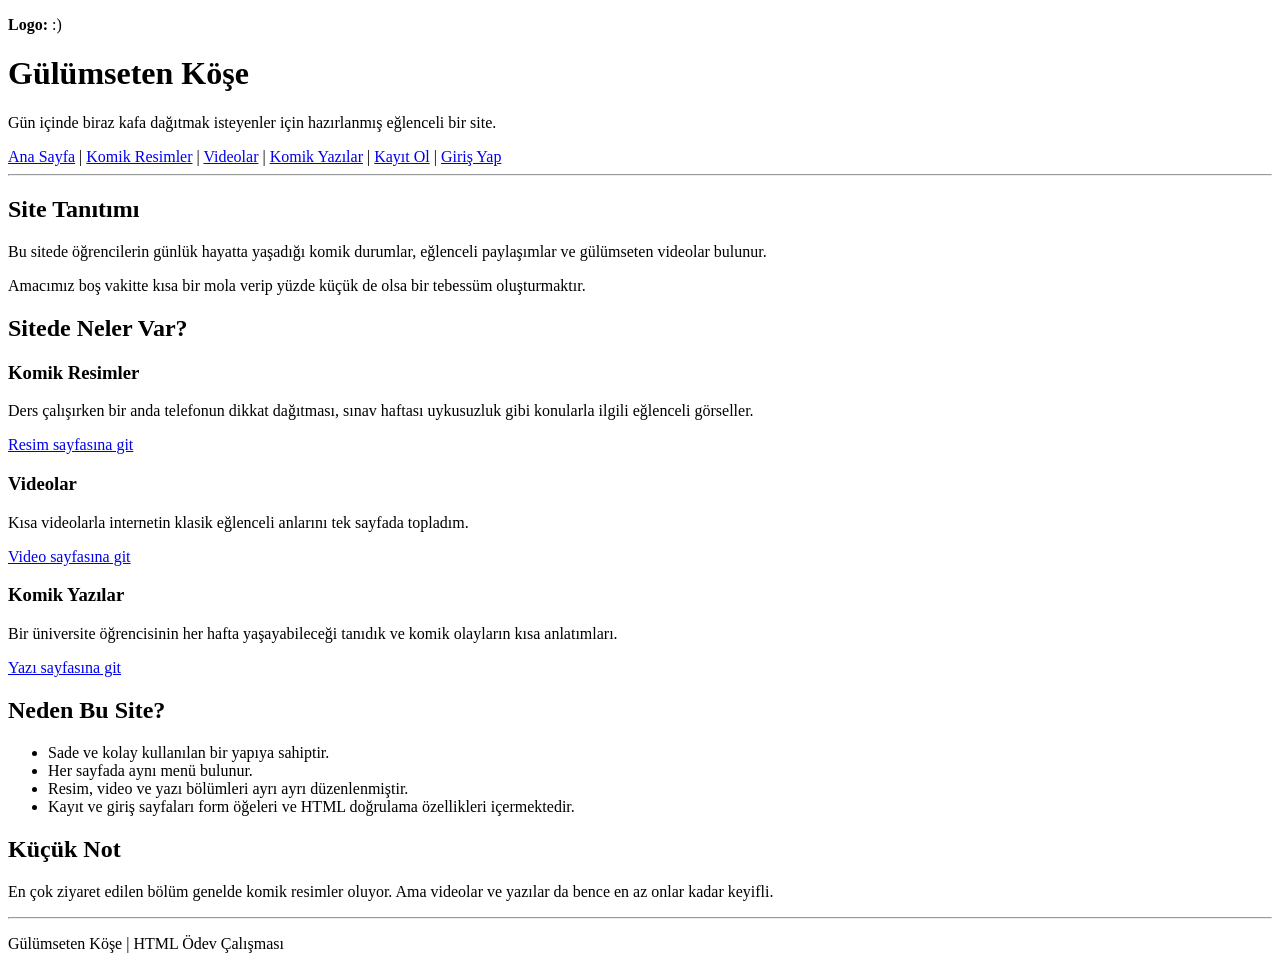
==== index.html @ f9d8569f "Add files via upload" ====
<!DOCTYPE html>
<html lang="tr">
<head>
    <meta charset="UTF-8">
    <meta name="viewport" content="width=device-width, initial-scale=1.0">
    <title>Gülümseten Köşe - Ana Sayfa</title>
</head>
<body>
    <header>
        <div>
            <p><strong>Logo:</strong> :)</p>
            <h1>Gülümseten Köşe</h1>
            <p>Gün içinde biraz kafa dağıtmak isteyenler için hazırlanmış eğlenceli bir site.</p>
        </div>
        <nav>
            <a href="index.html">Ana Sayfa</a> |
            <a href="resimler.html">Komik Resimler</a> |
            <a href="videolar.html">Videolar</a> |
            <a href="yazilar.html">Komik Yazılar</a> |
            <a href="kayit.html">Kayıt Ol</a> |
            <a href="giris.htm">Giriş Yap</a>
        </nav>
        <hr>
    </header>

    <main>
        <section>
            <h2>Site Tanıtımı</h2>
            <p>Bu sitede öğrencilerin günlük hayatta yaşadığı komik durumlar, eğlenceli paylaşımlar ve gülümseten videolar bulunur.</p>
            <p>Amacımız boş vakitte kısa bir mola verip yüzde küçük de olsa bir tebessüm oluşturmaktır.</p>
        </section>

        <section>
            <h2>Sitede Neler Var?</h2>

            <div>
                <article>
                    <h3>Komik Resimler</h3>
                    <p>Ders çalışırken bir anda telefonun dikkat dağıtması, sınav haftası uykusuzluk gibi konularla ilgili eğlenceli görseller.</p>
                    <p><a href="resimler.html">Resim sayfasına git</a></p>
                </article>
            </div>

            <div>
                <article>
                    <h3>Videolar</h3>
                    <p>Kısa videolarla internetin klasik eğlenceli anlarını tek sayfada topladım.</p>
                    <p><a href="videolar.html">Video sayfasına git</a></p>
                </article>
            </div>

            <div>
                <article>
                    <h3>Komik Yazılar</h3>
                    <p>Bir üniversite öğrencisinin her hafta yaşayabileceği tanıdık ve komik olayların kısa anlatımları.</p>
                    <p><a href="yazilar.html">Yazı sayfasına git</a></p>
                </article>
            </div>
        </section>

        <section>
            <h2>Neden Bu Site?</h2>
            <ul>
                <li>Sade ve kolay kullanılan bir yapıya sahiptir.</li>
                <li>Her sayfada aynı menü bulunur.</li>
                <li>Resim, video ve yazı bölümleri ayrı ayrı düzenlenmiştir.</li>
                <li>Kayıt ve giriş sayfaları form öğeleri ve HTML doğrulama özellikleri içermektedir.</li>
            </ul>
        </section>

        <aside>
            <h2>Küçük Not</h2>
            <p>En çok ziyaret edilen bölüm genelde komik resimler oluyor. Ama videolar ve yazılar da bence en az onlar kadar keyifli.</p>
        </aside>
    </main>

    <footer>
        <hr>
        <p>Gülümseten Köşe | HTML Ödev Çalışması</p>
    </footer>
</body>
</html>
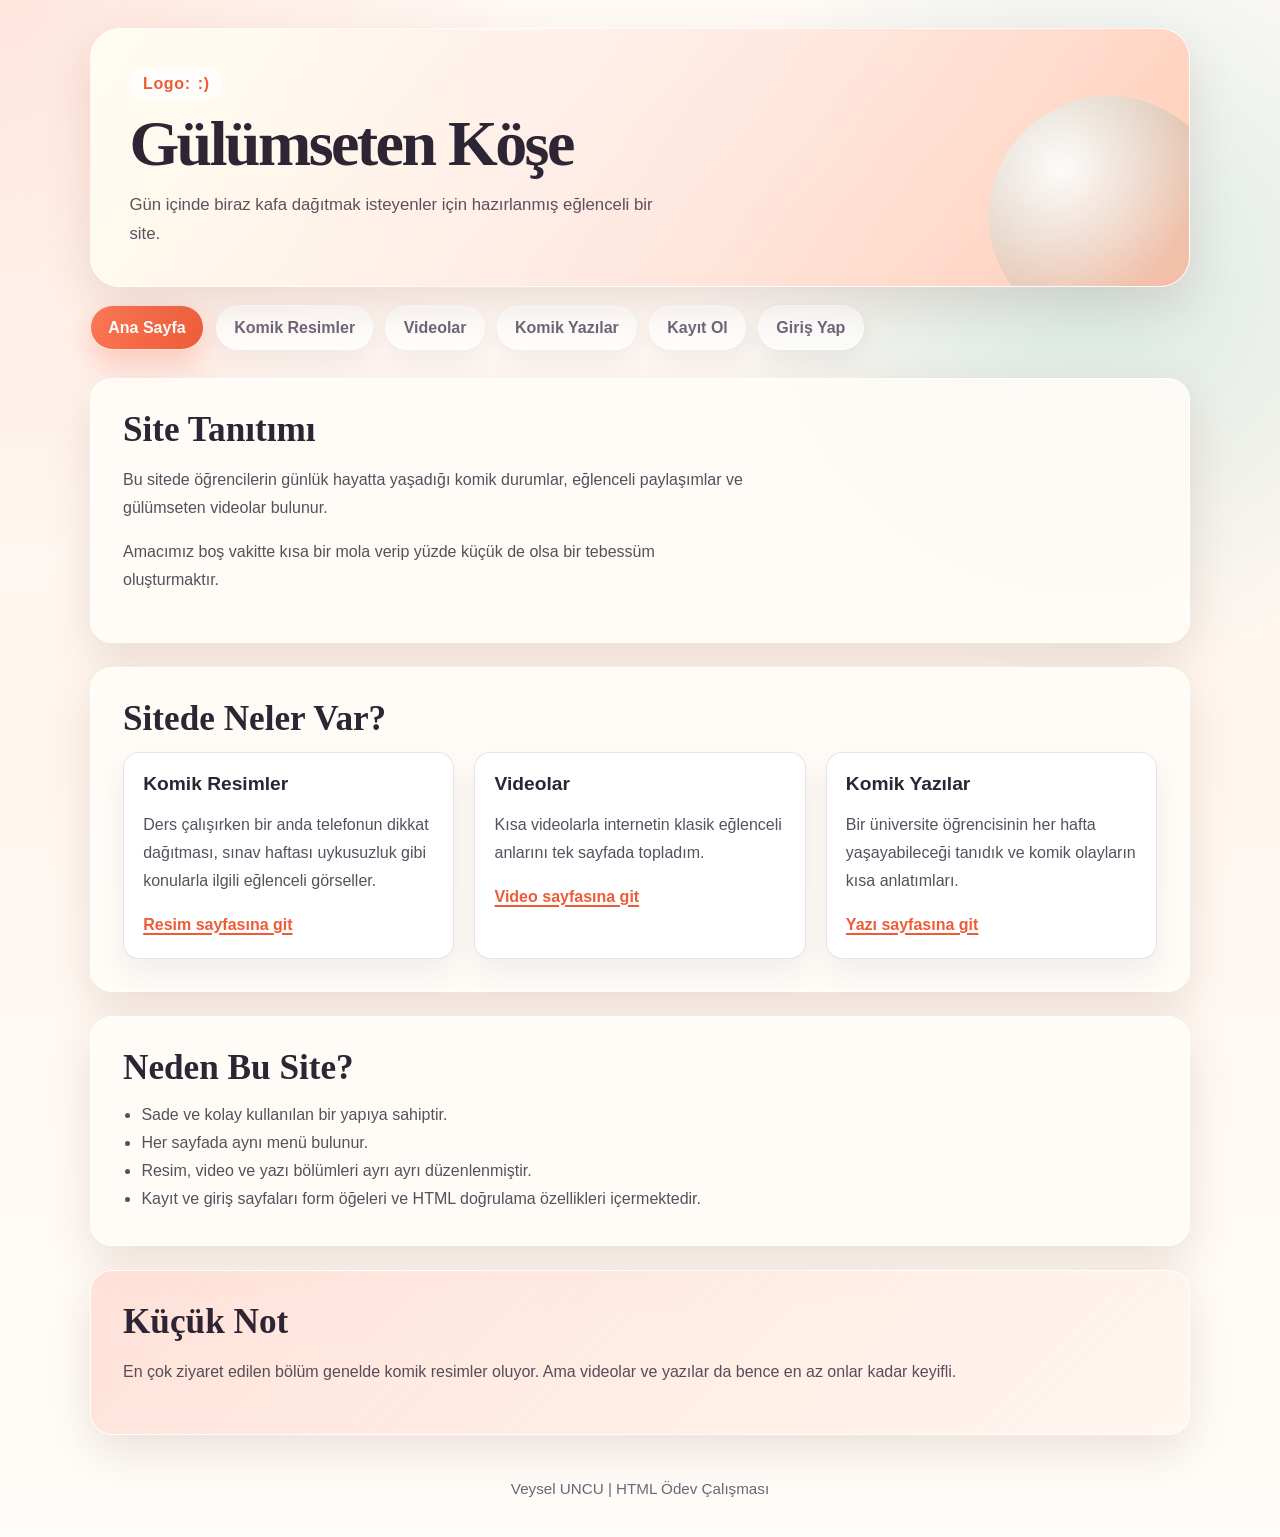
==== commit 9337beb5: "Add files via upload" ====
--- a/index.html
+++ b/index.html
@@ -4,79 +4,80 @@
     <meta charset="UTF-8">
     <meta name="viewport" content="width=device-width, initial-scale=1.0">
     <title>Gülümseten Köşe - Ana Sayfa</title>
+    <link rel="stylesheet" href="style.css">
 </head>
-<body>
-    <header>
-        <div>
-            <p><strong>Logo:</strong> :)</p>
-            <h1>Gülümseten Köşe</h1>
-            <p>Gün içinde biraz kafa dağıtmak isteyenler için hazırlanmış eğlenceli bir site.</p>
-        </div>
-        <nav>
-            <a href="index.html">Ana Sayfa</a> |
-            <a href="resimler.html">Komik Resimler</a> |
-            <a href="videolar.html">Videolar</a> |
-            <a href="yazilar.html">Komik Yazılar</a> |
-            <a href="kayit.html">Kayıt Ol</a> |
-            <a href="giris.htm">Giriş Yap</a>
-        </nav>
-        <hr>
-    </header>
-
-    <main>
-        <section>
-            <h2>Site Tanıtımı</h2>
-            <p>Bu sitede öğrencilerin günlük hayatta yaşadığı komik durumlar, eğlenceli paylaşımlar ve gülümseten videolar bulunur.</p>
-            <p>Amacımız boş vakitte kısa bir mola verip yüzde küçük de olsa bir tebessüm oluşturmaktır.</p>
-        </section>
-
-        <section>
-            <h2>Sitede Neler Var?</h2>
-
-            <div>
-                <article>
-                    <h3>Komik Resimler</h3>
-                    <p>Ders çalışırken bir anda telefonun dikkat dağıtması, sınav haftası uykusuzluk gibi konularla ilgili eğlenceli görseller.</p>
-                    <p><a href="resimler.html">Resim sayfasına git</a></p>
-                </article>
+<body class="page-home">
+    <div class="page-shell">
+        <header class="site-header">
+            <div class="hero">
+                <div class="hero-copy">
+                    <p class="eyebrow"><strong>Logo:</strong> :)</p>
+                    <h1>Gülümseten Köşe</h1>
+                    <p class="hero-text">Gün içinde biraz kafa dağıtmak isteyenler için hazırlanmış eğlenceli bir site.</p>
+                </div>
             </div>
 
-            <div>
-                <article>
-                    <h3>Videolar</h3>
-                    <p>Kısa videolarla internetin klasik eğlenceli anlarını tek sayfada topladım.</p>
-                    <p><a href="videolar.html">Video sayfasına git</a></p>
-                </article>
-            </div>
+            <nav class="site-nav" aria-label="Ana menü">
+                <a href="index.html" aria-current="page">Ana Sayfa</a>
+                <a href="resimler.html">Komik Resimler</a>
+                <a href="videolar.html">Videolar</a>
+                <a href="yazilar.html">Komik Yazılar</a>
+                <a href="kayit.html">Kayıt Ol</a>
+                <a href="giris.htm">Giriş Yap</a>
+            </nav>
+        </header>
 
-            <div>
-                <article>
-                    <h3>Komik Yazılar</h3>
-                    <p>Bir üniversite öğrencisinin her hafta yaşayabileceği tanıdık ve komik olayların kısa anlatımları.</p>
-                    <p><a href="yazilar.html">Yazı sayfasına git</a></p>
-                </article>
-            </div>
-        </section>
+        <main class="page-content">
+            <section class="section">
+                <div class="intro-copy">
+                    <h2>Site Tanıtımı</h2>
+                    <p>Bu sitede öğrencilerin günlük hayatta yaşadığı komik durumlar, eğlenceli paylaşımlar ve gülümseten videolar bulunur.</p>
+                    <p>Amacımız boş vakitte kısa bir mola verip yüzde küçük de olsa bir tebessüm oluşturmaktır.</p>
+                </div>
+            </section>
 
-        <section>
-            <h2>Neden Bu Site?</h2>
-            <ul>
-                <li>Sade ve kolay kullanılan bir yapıya sahiptir.</li>
-                <li>Her sayfada aynı menü bulunur.</li>
-                <li>Resim, video ve yazı bölümleri ayrı ayrı düzenlenmiştir.</li>
-                <li>Kayıt ve giriş sayfaları form öğeleri ve HTML doğrulama özellikleri içermektedir.</li>
-            </ul>
-        </section>
+            <section class="section">
+                <h2>Sitede Neler Var?</h2>
+                <div class="content-grid">
+                    <article class="panel">
+                        <h3>Komik Resimler</h3>
+                        <p>Ders çalışırken bir anda telefonun dikkat dağıtması, sınav haftası uykusuzluk gibi konularla ilgili eğlenceli görseller.</p>
+                        <p><a href="resimler.html">Resim sayfasına git</a></p>
+                    </article>
 
-        <aside>
-            <h2>Küçük Not</h2>
-            <p>En çok ziyaret edilen bölüm genelde komik resimler oluyor. Ama videolar ve yazılar da bence en az onlar kadar keyifli.</p>
-        </aside>
-    </main>
+                    <article class="panel">
+                        <h3>Videolar</h3>
+                        <p>Kısa videolarla internetin klasik eğlenceli anlarını tek sayfada topladım.</p>
+                        <p><a href="videolar.html">Video sayfasına git</a></p>
+                    </article>
 
-    <footer>
-        <hr>
-        <p>Gülümseten Köşe | HTML Ödev Çalışması</p>
-    </footer>
+                    <article class="panel">
+                        <h3>Komik Yazılar</h3>
+                        <p>Bir üniversite öğrencisinin her hafta yaşayabileceği tanıdık ve komik olayların kısa anlatımları.</p>
+                        <p><a href="yazilar.html">Yazı sayfasına git</a></p>
+                    </article>
+                </div>
+            </section>
+
+            <section class="section">
+                <h2>Neden Bu Site?</h2>
+                <ul class="feature-list">
+                    <li>Sade ve kolay kullanılan bir yapıya sahiptir.</li>
+                    <li>Her sayfada aynı menü bulunur.</li>
+                    <li>Resim, video ve yazı bölümleri ayrı ayrı düzenlenmiştir.</li>
+                    <li>Kayıt ve giriş sayfaları form öğeleri ve HTML doğrulama özellikleri içermektedir.</li>
+                </ul>
+            </section>
+
+            <aside class="section note-box">
+                <h2>Küçük Not</h2>
+                <p>En çok ziyaret edilen bölüm genelde komik resimler oluyor. Ama videolar ve yazılar da bence en az onlar kadar keyifli.</p>
+            </aside>
+        </main>
+
+        <footer class="site-footer">
+            <p>Veysel UNCU | HTML Ödev Çalışması</p>
+        </footer>
+    </div>
 </body>
 </html>
--- a/style.css
+++ b/style.css
@@ -0,0 +1,453 @@
+:root {
+    --bg: #fff6ef;
+    --surface: rgba(255, 252, 248, 0.88);
+    --surface-strong: #ffffff;
+    --ink: #2d2434;
+    --muted: #6f6578;
+    --line: rgba(85, 62, 102, 0.14);
+    --brand: #ff7a59;
+    --brand-deep: #ef5b37;
+    --shadow: 0 18px 45px rgba(120, 63, 47, 0.14);
+    --radius-xl: 30px;
+    --radius-lg: 22px;
+    --radius-md: 16px;
+    --container: min(1100px, calc(100% - 2rem));
+}
+
+*,
+*::before,
+*::after {
+    box-sizing: border-box;
+}
+
+html {
+    scroll-behavior: smooth;
+}
+
+body {
+    margin: 0;
+    min-height: 100vh;
+    font-family: "Trebuchet MS", "Lucida Sans Unicode", "Lucida Grande", sans-serif;
+    color: var(--ink);
+    background:
+        radial-gradient(circle at top left, rgba(255, 122, 89, 0.16), transparent 28%),
+        radial-gradient(circle at 85% 18%, rgba(45, 159, 147, 0.18), transparent 24%),
+        linear-gradient(180deg, #fffaf6 0%, var(--bg) 48%, #fffdf9 100%);
+}
+
+body::before {
+    content: "";
+    position: fixed;
+    inset: 0;
+    pointer-events: none;
+    background-image: radial-gradient(circle at 1px 1px, rgba(45, 36, 52, 0.08) 1px, transparent 0);
+    background-size: 24px 24px;
+    mask-image: linear-gradient(180deg, rgba(0, 0, 0, 0.22), transparent 80%);
+    opacity: 0.45;
+}
+
+a {
+    color: inherit;
+}
+
+img,
+svg,
+iframe {
+    display: block;
+    max-width: 100%;
+}
+
+.page-shell {
+    width: var(--container);
+    margin: 0 auto;
+    padding: 28px 0 40px;
+    position: relative;
+}
+
+.site-header {
+    margin-bottom: 28px;
+}
+
+.hero {
+    position: relative;
+    overflow: hidden;
+    background:
+        linear-gradient(135deg, rgba(255, 255, 255, 0.72), rgba(255, 255, 255, 0.3)),
+        linear-gradient(140deg, #fff6d6 0%, #ffd9c8 46%, #ffc1b2 100%);
+    border: 1px solid rgba(255, 255, 255, 0.85);
+    border-radius: var(--radius-xl);
+    padding: clamp(1.5rem, 3vw, 2.5rem);
+    box-shadow: var(--shadow);
+}
+
+.hero::after {
+    content: "";
+    position: absolute;
+    right: -40px;
+    bottom: -50px;
+    width: 240px;
+    height: 240px;
+    border-radius: 50%;
+    background:
+        radial-gradient(circle at 30% 30%, rgba(255, 255, 255, 0.92), rgba(255, 255, 255, 0) 58%),
+        linear-gradient(145deg, rgba(45, 159, 147, 0.22), rgba(255, 122, 89, 0.16));
+}
+
+.hero-copy {
+    position: relative;
+    z-index: 1;
+    max-width: 640px;
+}
+
+.eyebrow {
+    display: inline-flex;
+    align-items: center;
+    gap: 0.45rem;
+    margin: 0 0 0.9rem;
+    padding: 0.45rem 0.85rem;
+    border-radius: 999px;
+    background: rgba(255, 255, 255, 0.72);
+    color: var(--brand-deep);
+    font-weight: 700;
+    letter-spacing: 0.04em;
+}
+
+.hero h1 {
+    margin: 0;
+    font-family: "Palatino Linotype", "Book Antiqua", Palatino, serif;
+    font-size: clamp(2.4rem, 5vw, 4.5rem);
+    line-height: 0.95;
+    letter-spacing: -0.04em;
+}
+
+.hero-text {
+    margin: 1rem 0 0;
+    max-width: 58ch;
+    font-size: 1.05rem;
+    line-height: 1.7;
+    color: rgba(45, 36, 52, 0.78);
+}
+
+.site-nav {
+    display: flex;
+    flex-wrap: wrap;
+    gap: 0.75rem;
+    margin-top: 18px;
+}
+
+.site-nav a {
+    padding: 0.78rem 1.08rem;
+    border-radius: 999px;
+    background: rgba(255, 255, 255, 0.72);
+    border: 1px solid rgba(255, 255, 255, 0.8);
+    text-decoration: none;
+    font-weight: 700;
+    color: var(--muted);
+    transition: transform 180ms ease, background-color 180ms ease, color 180ms ease, box-shadow 180ms ease;
+    box-shadow: 0 10px 25px rgba(89, 64, 95, 0.08);
+}
+
+.site-nav a:hover,
+.site-nav a:focus-visible {
+    transform: translateY(-2px);
+    color: var(--ink);
+    background: #fff;
+}
+
+.site-nav a[aria-current="page"] {
+    background: linear-gradient(135deg, var(--brand), var(--brand-deep));
+    color: #fff;
+    box-shadow: 0 14px 30px rgba(239, 91, 55, 0.28);
+}
+
+.page-content {
+    display: grid;
+    gap: 1.5rem;
+}
+
+.section {
+    background: var(--surface);
+    border: 1px solid rgba(255, 255, 255, 0.9);
+    border-radius: var(--radius-lg);
+    padding: clamp(1.25rem, 3vw, 2rem);
+    box-shadow: var(--shadow);
+    backdrop-filter: blur(10px);
+}
+
+.section h2 {
+    margin: 0 0 0.85rem;
+    font-family: "Palatino Linotype", "Book Antiqua", Palatino, serif;
+    font-size: clamp(1.6rem, 3vw, 2.2rem);
+    line-height: 1.1;
+}
+
+.section p,
+.section li,
+.section label,
+.section legend,
+.section figcaption {
+    color: rgba(45, 36, 52, 0.8);
+    line-height: 1.75;
+}
+
+.intro-copy {
+    max-width: 70ch;
+}
+
+.content-grid {
+    display: grid;
+    grid-template-columns: repeat(auto-fit, minmax(250px, 1fr));
+    gap: 1.25rem;
+}
+
+.panel {
+    height: 100%;
+    background: var(--surface-strong);
+    border: 1px solid var(--line);
+    border-radius: var(--radius-md);
+    padding: 1.2rem;
+    box-shadow: 0 14px 28px rgba(89, 64, 95, 0.08);
+}
+
+.panel h3 {
+    margin: 0 0 0.65rem;
+    font-size: 1.2rem;
+}
+
+.panel p:last-child,
+.panel figure:last-child,
+.panel ul:last-child {
+    margin-bottom: 0;
+}
+
+.panel a {
+    color: var(--brand-deep);
+    font-weight: 700;
+    text-decoration-thickness: 2px;
+    text-underline-offset: 0.2em;
+}
+
+.feature-list {
+    margin: 0;
+    padding-left: 1.15rem;
+}
+
+.note-box {
+    background: linear-gradient(135deg, rgba(255, 216, 206, 0.72), rgba(255, 246, 239, 0.95));
+}
+
+.media-frame {
+    margin: 0 0 1rem;
+    overflow: hidden;
+    border-radius: 18px;
+    box-shadow: 0 16px 30px rgba(70, 43, 57, 0.14);
+}
+
+.media-frame iframe {
+    width: 100%;
+    aspect-ratio: 16 / 9;
+    border: 0;
+    background: #000;
+}
+
+.artwork {
+    margin: 0;
+    display: grid;
+    gap: 0.9rem;
+}
+
+.artwork svg {
+    width: 100%;
+    height: auto;
+    border-radius: 18px;
+    box-shadow: inset 0 0 0 1px rgba(45, 36, 52, 0.06);
+}
+
+.story-stack {
+    display: grid;
+    gap: 1.1rem;
+}
+
+.story-stack .panel p {
+    margin: 0;
+}
+
+.form-shell {
+    max-width: 760px;
+}
+
+.site-form fieldset {
+    margin: 0;
+    padding: 1.3rem;
+    border: 1px solid var(--line);
+    border-radius: var(--radius-md);
+    background: rgba(255, 255, 255, 0.92);
+}
+
+.site-form legend {
+    padding: 0 0.5rem;
+    font-weight: 700;
+    color: var(--brand-deep);
+}
+
+.form-grid {
+    display: grid;
+    gap: 1rem;
+}
+
+.form-row label,
+.choice-group > p {
+    display: block;
+    margin-bottom: 0.35rem;
+    font-weight: 700;
+    color: var(--ink);
+}
+
+.site-form input,
+.site-form select,
+.site-form textarea {
+    width: 100%;
+    padding: 0.9rem 1rem;
+    border: 1px solid rgba(85, 62, 102, 0.16);
+    border-radius: 14px;
+    background: #fff;
+    color: var(--ink);
+    font: inherit;
+    transition: border-color 160ms ease, box-shadow 160ms ease;
+}
+
+.site-form input:focus,
+.site-form select:focus,
+.site-form textarea:focus {
+    outline: none;
+    border-color: rgba(239, 91, 55, 0.55);
+    box-shadow: 0 0 0 4px rgba(255, 122, 89, 0.18);
+}
+
+.site-form textarea {
+    min-height: 150px;
+    resize: vertical;
+}
+
+.choice-list {
+    display: grid;
+    gap: 0.55rem;
+}
+
+.choice-list label,
+.toggle-row label {
+    font-weight: 400;
+}
+
+.choice-list label,
+.toggle-row {
+    display: flex;
+    align-items: center;
+    gap: 0.6rem;
+}
+
+.choice-list input,
+.toggle-row input {
+    width: auto;
+    margin: 0;
+}
+
+.form-actions {
+    display: flex;
+    flex-wrap: wrap;
+    gap: 0.8rem;
+}
+
+.form-actions input {
+    width: auto;
+    min-width: 140px;
+    border: 0;
+    font-weight: 700;
+    cursor: pointer;
+    background: linear-gradient(135deg, var(--brand), var(--brand-deep));
+    color: #fff;
+    box-shadow: 0 14px 28px rgba(239, 91, 55, 0.22);
+}
+
+.form-actions input[type="reset"] {
+    background: linear-gradient(135deg, #ece7f4, #d7d0e6);
+    color: var(--ink);
+    box-shadow: none;
+}
+
+.site-footer {
+    margin-top: 1.8rem;
+    padding: 1rem 1.1rem 0;
+    color: var(--muted);
+    text-align: center;
+    font-size: 0.95rem;
+}
+
+.site-footer p {
+    margin: 0;
+}
+
+.page-home .hero {
+    background:
+        linear-gradient(135deg, rgba(255, 255, 255, 0.78), rgba(255, 255, 255, 0.26)),
+        linear-gradient(120deg, #fff3c8 0%, #ffd8ca 44%, #ffb999 100%);
+}
+
+.page-gallery .hero {
+    background:
+        linear-gradient(135deg, rgba(255, 255, 255, 0.78), rgba(255, 255, 255, 0.26)),
+        linear-gradient(135deg, #fff2ba 0%, #dff8ea 55%, #cdeafe 100%);
+}
+
+.page-videos .hero {
+    background:
+        linear-gradient(135deg, rgba(255, 255, 255, 0.78), rgba(255, 255, 255, 0.26)),
+        linear-gradient(135deg, #ffe2d4 0%, #ffd0ca 45%, #ffc59e 100%);
+}
+
+.page-writing .hero {
+    background:
+        linear-gradient(135deg, rgba(255, 255, 255, 0.78), rgba(255, 255, 255, 0.26)),
+        linear-gradient(135deg, #ffe9cf 0%, #f5ddff 52%, #f3d1dc 100%);
+}
+
+.page-register .hero,
+.page-login .hero {
+    background:
+        linear-gradient(135deg, rgba(255, 255, 255, 0.78), rgba(255, 255, 255, 0.26)),
+        linear-gradient(135deg, #dff8ea 0%, #fff0d6 52%, #ffd3c0 100%);
+}
+
+@media (max-width: 760px) {
+    .page-shell {
+        width: min(100% - 1.2rem, 1100px);
+        padding-top: 18px;
+    }
+
+    .site-nav {
+        gap: 0.6rem;
+    }
+
+    .site-nav a {
+        flex: 1 1 170px;
+        text-align: center;
+    }
+
+    .hero {
+        padding: 1.35rem;
+    }
+
+    .section,
+    .panel,
+    .site-form fieldset {
+        padding: 1rem;
+    }
+
+    .content-grid {
+        grid-template-columns: 1fr;
+    }
+
+    .form-actions input {
+        flex: 1 1 100%;
+    }
+}
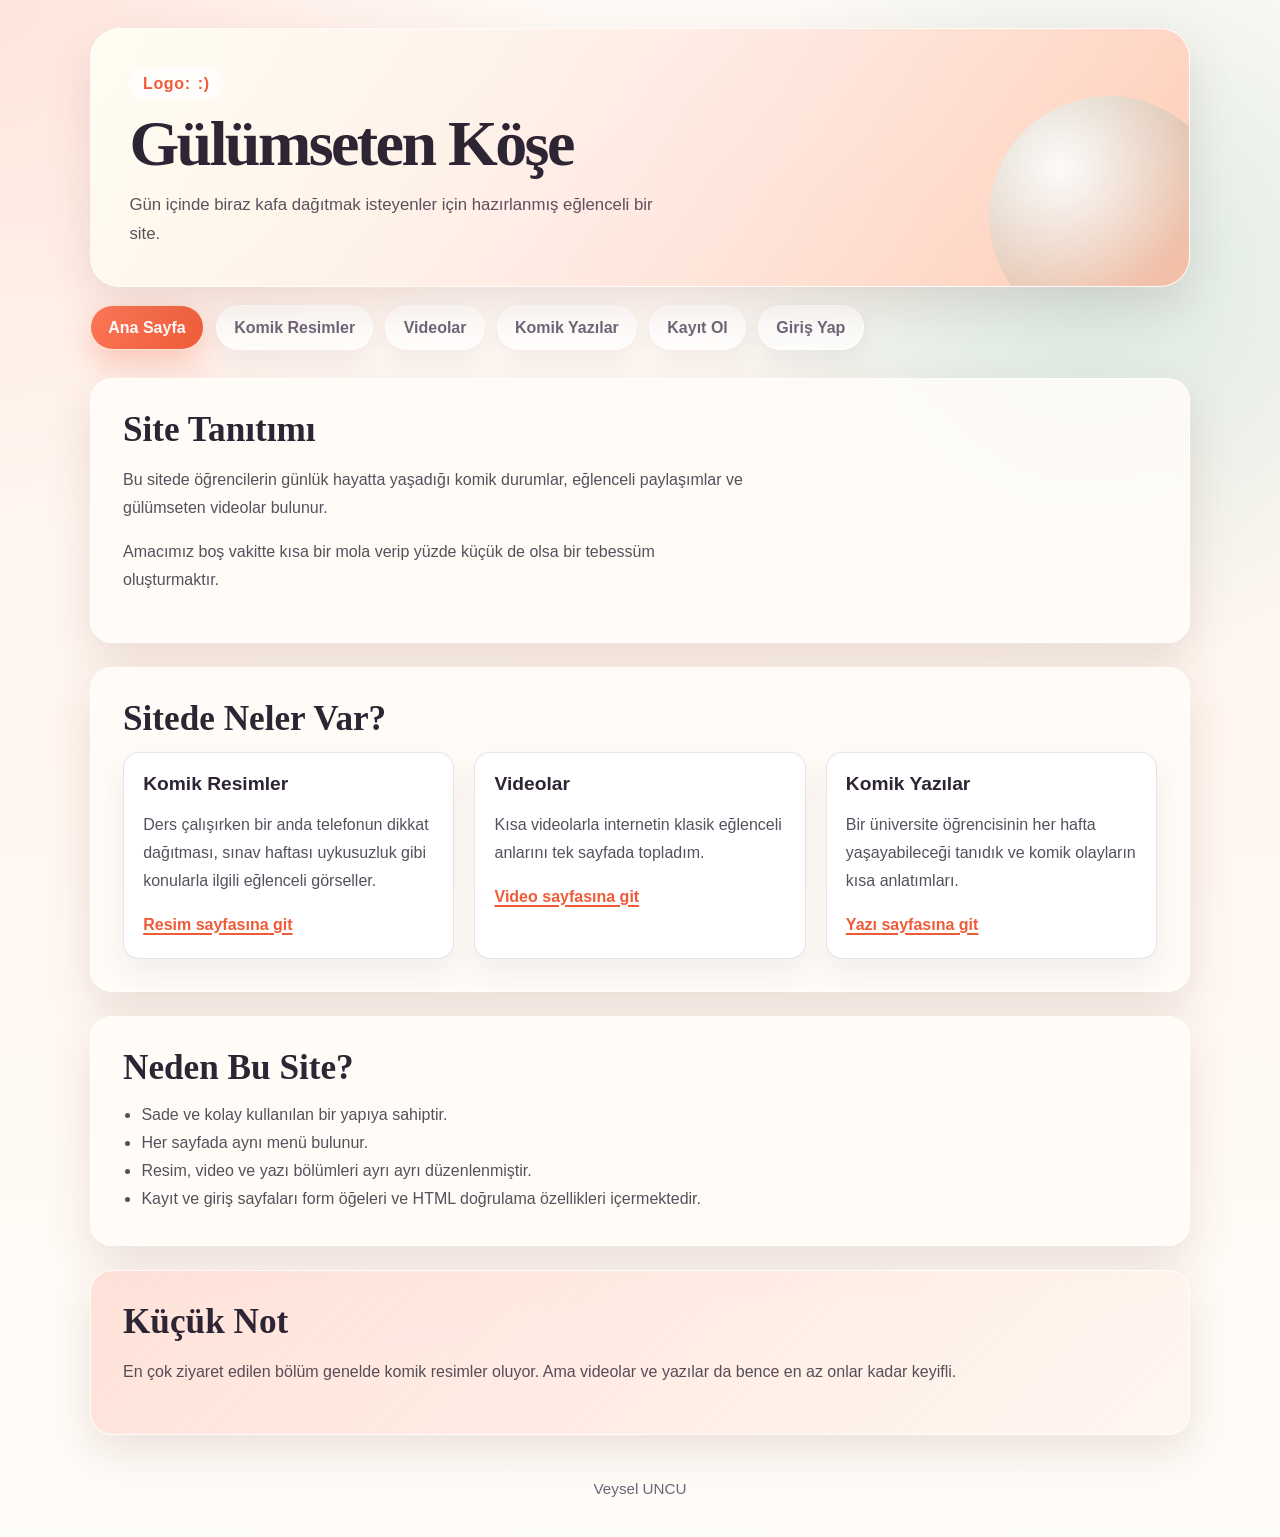
==== commit eb546d0c: "Add files via upload" ====
--- a/index.html
+++ b/index.html
@@ -76,7 +76,7 @@
         </main>
 
         <footer class="site-footer">
-            <p>Veysel UNCU | HTML Ödev Çalışması</p>
+            <p>Veysel UNCU</p>
         </footer>
     </div>
 </body>
